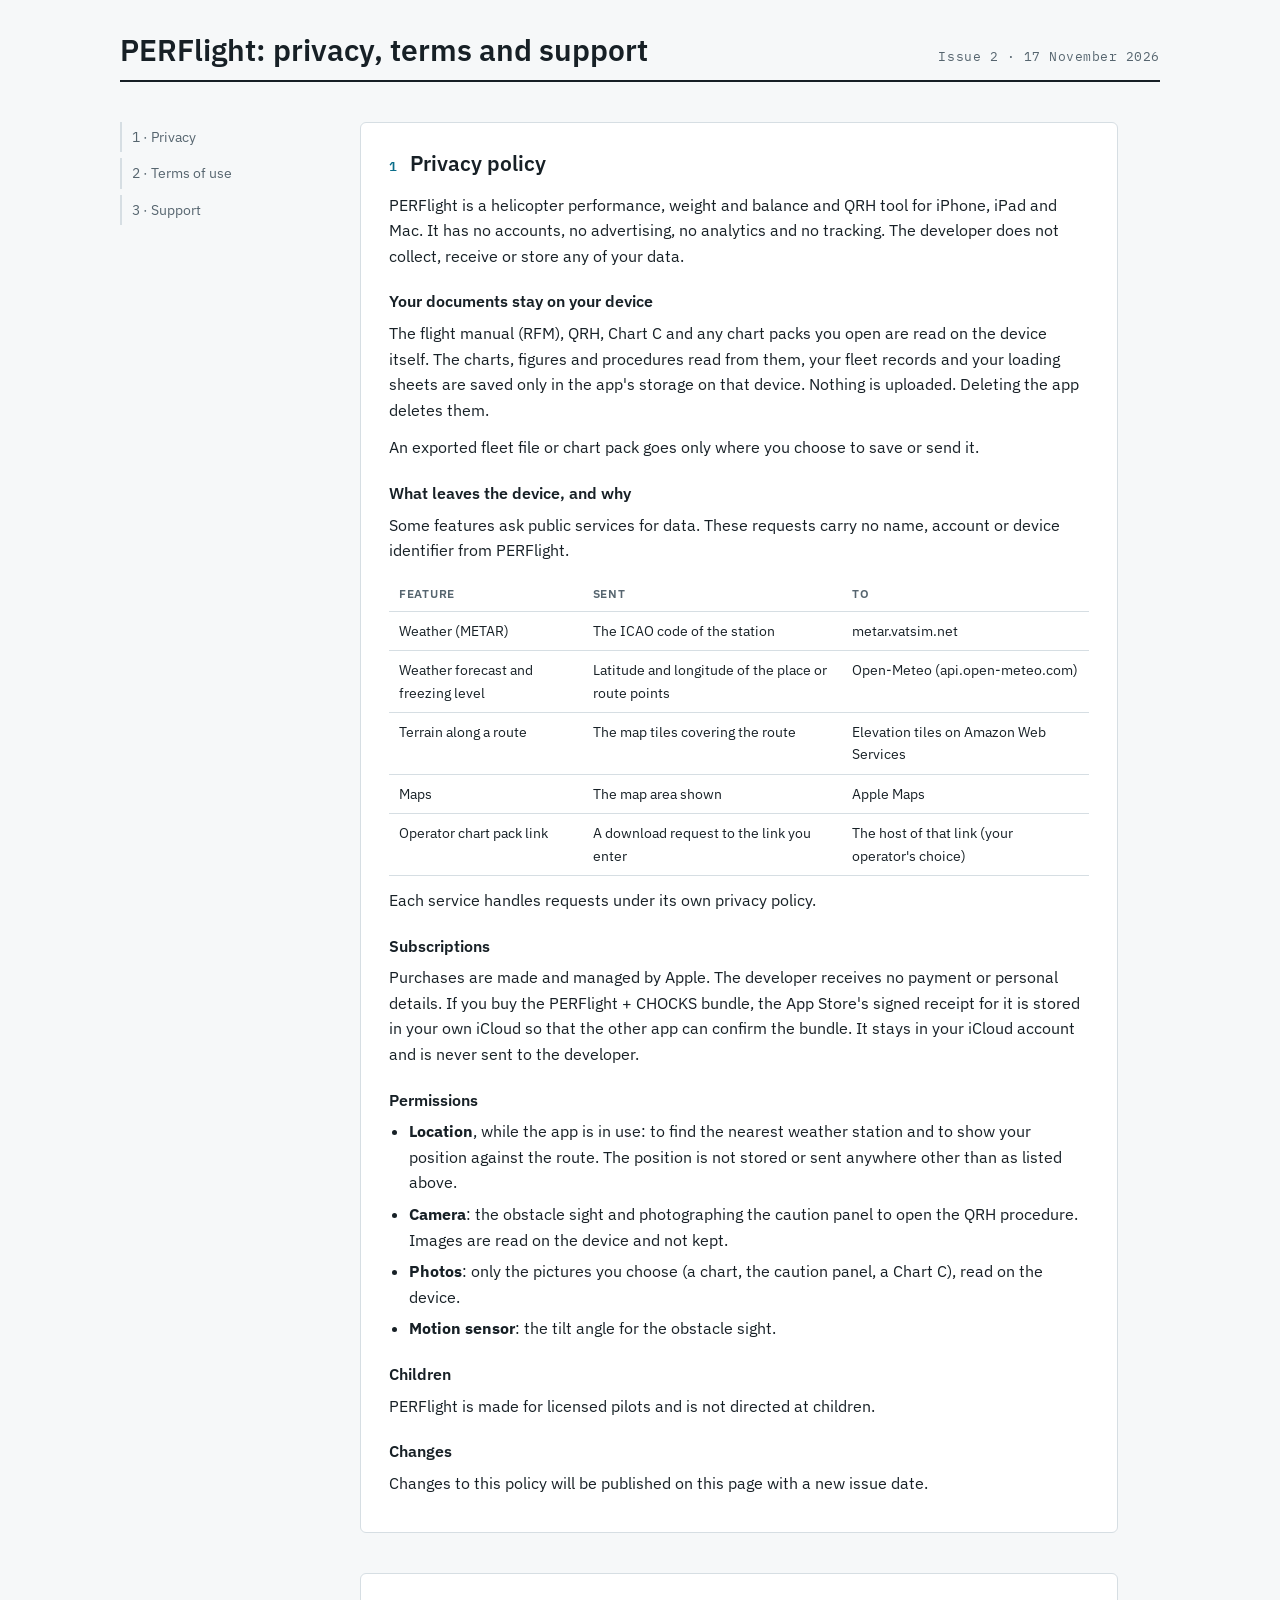
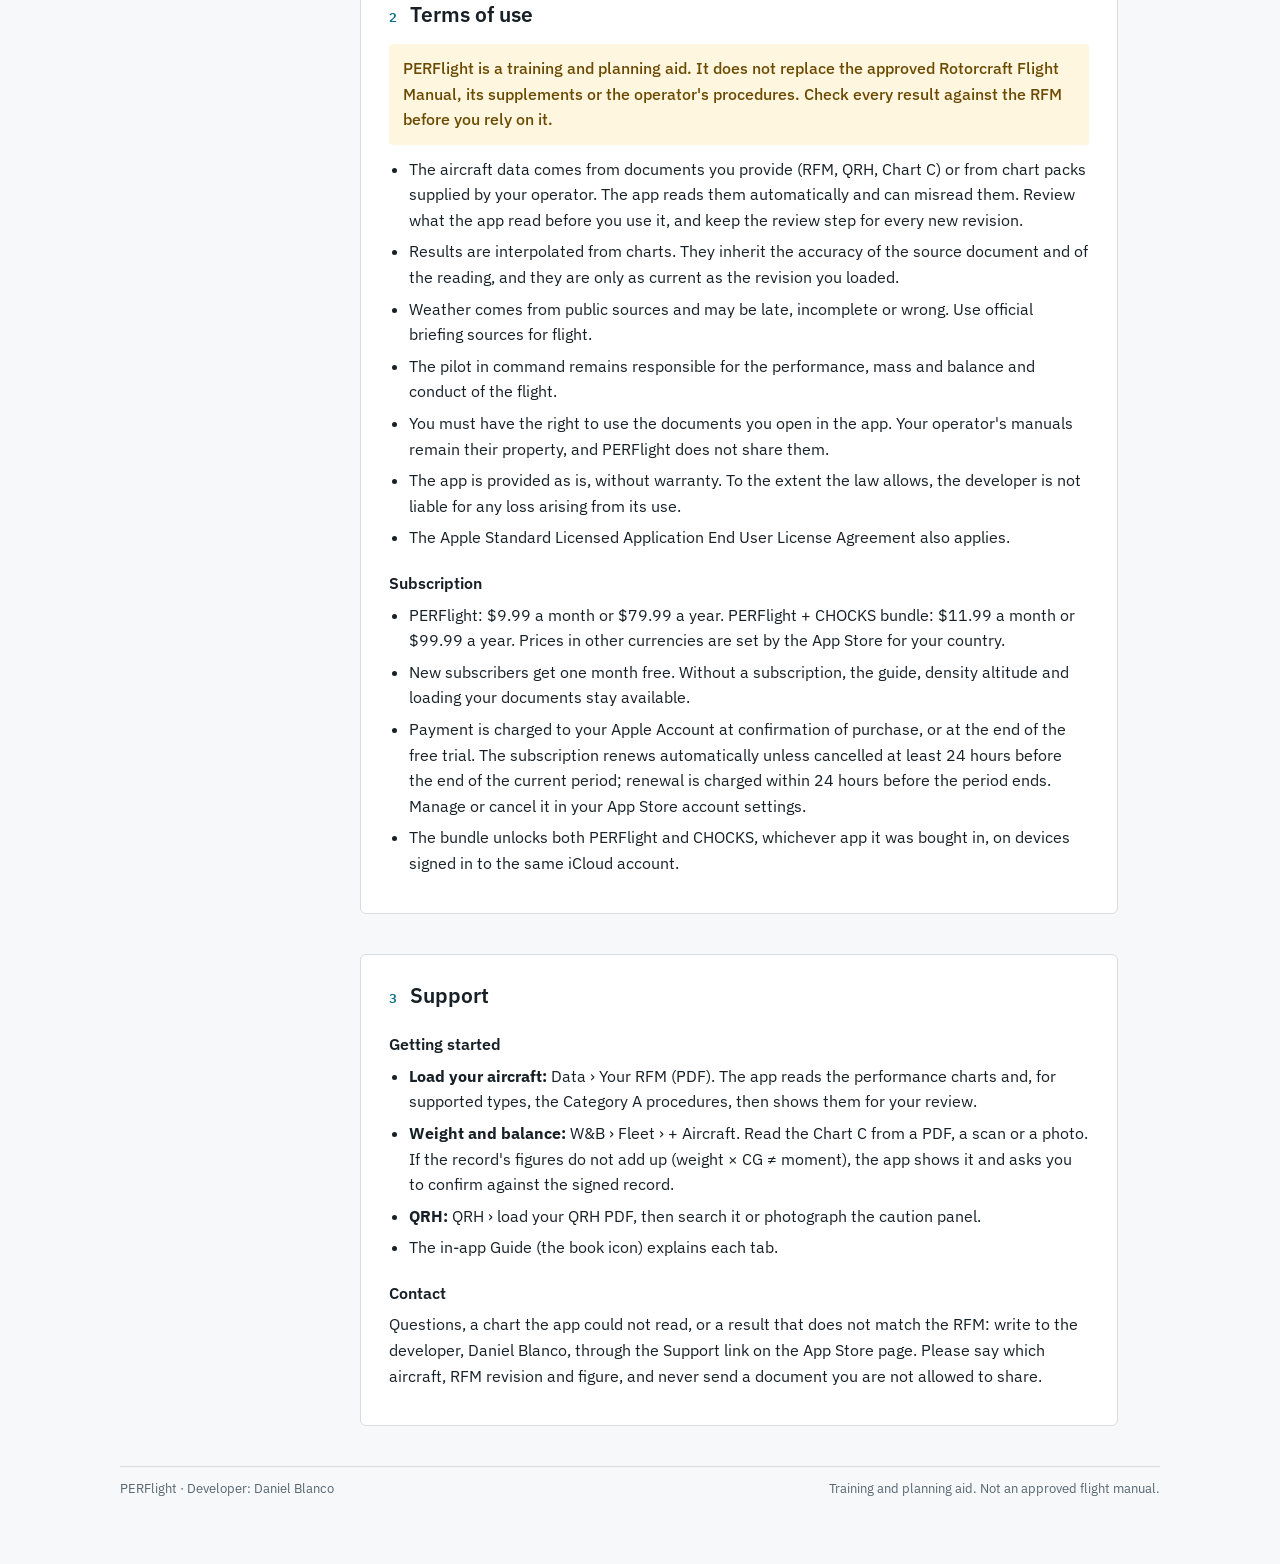
==== perflight/index.html @ 6c83b4bc "Add PERFlight privacy and support pages" ====
<!doctype html>
<html lang="en"><head><meta charset="utf-8"><meta name="viewport" content="width=device-width,initial-scale=1,viewport-fit=cover">
<title>PERFlight Privacy and Support</title>
<link rel="preconnect" href="https://fonts.googleapis.com">
<link rel="stylesheet" href="https://fonts.googleapis.com/css2?family=IBM+Plex+Sans:wght@400;500;600&family=IBM+Plex+Mono:wght@500&display=swap">
<style>
:root {
  --bg: #f6f8f9; --paper: #ffffff; --fg: #172026; --muted: #56656f; --rule: #d6dee3; --accent: #0b6e8a; --warn-bg: #fff6e0; --warn-fg: #6b4a00;
  --f-body: "IBM Plex Sans", system-ui, -apple-system, "Segoe UI", sans-serif; --f-mono: "IBM Plex Mono", ui-monospace, Menlo, monospace;
}
@media (prefers-color-scheme: dark) { :root:not([data-theme="light"]) { --bg: #0f1518; --paper: #151d21; --fg: #e3eaee; --muted: #9aabb5; --rule: #2a363c; --accent: #5cc3df; --warn-bg: #2b2412; --warn-fg: #f1d48a; color-scheme: dark } }
:root[data-theme="dark"] { --bg: #0f1518; --paper: #151d21; --fg: #e3eaee; --muted: #9aabb5; --rule: #2a363c; --accent: #5cc3df; --warn-bg: #2b2412; --warn-fg: #f1d48a; color-scheme: dark }
body { margin: 0; background: var(--bg); color: var(--fg); font-family: var(--f-body); font-size: 16px; line-height: 1.6; }
.wrap { max-width: 1040px; margin: 0 auto; padding-block: 32px 64px; padding-left: max(16px, env(safe-area-inset-left, 0px)); padding-right: max(16px, env(safe-area-inset-right, 0px)); display: grid; grid-template-columns: 200px minmax(0, 1fr); gap: 40px; }
header { grid-column: 1 / -1; display: flex; flex-wrap: wrap; align-items: baseline; justify-content: space-between; gap: 8px 24px; border-bottom: 2px solid var(--fg); padding-bottom: 12px; }
h1 { font-size: 30px; line-height: 1.2; margin: 0; font-weight: 600; text-wrap: balance; }
.rev { font-family: var(--f-mono); font-size: 13px; color: var(--muted); letter-spacing: .04em; }
nav { position: sticky; top: calc(env(safe-area-inset-top, 0px) + 16px); align-self: start; display: grid; gap: 6px; font-size: 14px; }
nav a { color: var(--muted); text-decoration: none; padding: 4px 0 4px 10px; border-left: 2px solid var(--rule); }
nav a:hover, nav a:focus-visible { color: var(--accent); border-left-color: var(--accent); outline: none; }
main { min-width: 0; display: grid; gap: 40px; }
section { background: var(--paper); border: 1px solid var(--rule); border-radius: 6px; padding: 24px 28px; max-width: 70ch; }
h2 { font-size: 21px; margin: 0 0 12px; font-weight: 600; display: flex; gap: 12px; align-items: baseline; text-wrap: balance; }
h2 .sec { font-family: var(--f-mono); font-size: 13px; color: var(--accent); letter-spacing: .06em; }
h3 { font-size: 16px; margin: 20px 0 6px; font-weight: 600; }
p, ul { margin: 0 0 12px; }
ul { padding-left: 20px; }
li { margin-bottom: 6px; }
.note { background: var(--warn-bg); color: var(--warn-fg); border-radius: 4px; padding: 12px 14px; font-weight: 500; }
.tbl { overflow-x: auto; margin: 8px 0 12px; }
table { border-collapse: collapse; width: 100%; font-size: 14px; }
th, td { text-align: left; padding: 8px 10px; border-bottom: 1px solid var(--rule); vertical-align: top; }
th { font-weight: 600; color: var(--muted); font-size: 12px; text-transform: uppercase; letter-spacing: .06em; }
a { color: var(--accent); }
footer { grid-column: 1 / -1; font-size: 13px; color: var(--muted); border-top: 1px solid var(--rule); padding-top: 12px; display: flex; flex-wrap: wrap; justify-content: space-between; gap: 8px; }
@media (max-width: 760px) { .wrap { grid-template-columns: minmax(0, 1fr); gap: 24px; } nav { position: static; display: flex; flex-wrap: wrap; gap: 6px 14px; } nav a { border-left: 0; padding: 0; } section { padding: 18px; } h1 { font-size: 25px; } }
</style>
</head><body>
<div class="wrap">
  <header>
    <h1>PERFlight: privacy, terms and support</h1>
    <span class="rev">Issue 2 · 17 November 2026</span>
  </header>

  <nav aria-label="Sections">
    <a href="#privacy">1 · Privacy</a>
    <a href="#terms">2 · Terms of use</a>
    <a href="#support">3 · Support</a>
  </nav>

  <main>
    <section id="privacy">
      <h2><span class="sec">1</span>Privacy policy</h2>
      <p>PERFlight is a helicopter performance, weight and balance and QRH tool for iPhone, iPad and Mac. It has no accounts, no advertising, no analytics and no tracking. The developer does not collect, receive or store any of your data.</p>

      <h3>Your documents stay on your device</h3>
      <p>The flight manual (RFM), QRH, Chart C and any chart packs you open are read on the device itself. The charts, figures and procedures read from them, your fleet records and your loading sheets are saved only in the app's storage on that device. Nothing is uploaded. Deleting the app deletes them.</p>
      <p>An exported fleet file or chart pack goes only where you choose to save or send it.</p>

      <h3>What leaves the device, and why</h3>
      <p>Some features ask public services for data. These requests carry no name, account or device identifier from PERFlight.</p>
      <div class="tbl"><table>
        <thead><tr><th>Feature</th><th>Sent</th><th>To</th></tr></thead>
        <tbody>
          <tr><td>Weather (METAR)</td><td>The ICAO code of the station</td><td>metar.vatsim.net</td></tr>
          <tr><td>Weather forecast and freezing level</td><td>Latitude and longitude of the place or route points</td><td>Open-Meteo (api.open-meteo.com)</td></tr>
          <tr><td>Terrain along a route</td><td>The map tiles covering the route</td><td>Elevation tiles on Amazon Web Services</td></tr>
          <tr><td>Maps</td><td>The map area shown</td><td>Apple Maps</td></tr>
          <tr><td>Operator chart pack link</td><td>A download request to the link you enter</td><td>The host of that link (your operator's choice)</td></tr>
        </tbody>
      </table></div>
      <p>Each service handles requests under its own privacy policy.</p>

      <h3>Subscriptions</h3>
      <p>Purchases are made and managed by Apple. The developer receives no payment or personal details. If you buy the PERFlight + CHOCKS bundle, the App Store's signed receipt for it is stored in your own iCloud so that the other app can confirm the bundle. It stays in your iCloud account and is never sent to the developer.</p>

      <h3>Permissions</h3>
      <ul>
        <li><strong>Location</strong>, while the app is in use: to find the nearest weather station and to show your position against the route. The position is not stored or sent anywhere other than as listed above.</li>
        <li><strong>Camera</strong>: the obstacle sight and photographing the caution panel to open the QRH procedure. Images are read on the device and not kept.</li>
        <li><strong>Photos</strong>: only the pictures you choose (a chart, the caution panel, a Chart C), read on the device.</li>
        <li><strong>Motion sensor</strong>: the tilt angle for the obstacle sight.</li>
      </ul>

      <h3>Children</h3>
      <p>PERFlight is made for licensed pilots and is not directed at children.</p>

      <h3>Changes</h3>
      <p>Changes to this policy will be published on this page with a new issue date.</p>
    </section>

    <section id="terms">
      <h2><span class="sec">2</span>Terms of use</h2>
      <p class="note">PERFlight is a training and planning aid. It does not replace the approved Rotorcraft Flight Manual, its supplements or the operator's procedures. Check every result against the RFM before you rely on it.</p>
      <ul>
        <li>The aircraft data comes from documents you provide (RFM, QRH, Chart C) or from chart packs supplied by your operator. The app reads them automatically and can misread them. Review what the app read before you use it, and keep the review step for every new revision.</li>
        <li>Results are interpolated from charts. They inherit the accuracy of the source document and of the reading, and they are only as current as the revision you loaded.</li>
        <li>Weather comes from public sources and may be late, incomplete or wrong. Use official briefing sources for flight.</li>
        <li>The pilot in command remains responsible for the performance, mass and balance and conduct of the flight.</li>
        <li>You must have the right to use the documents you open in the app. Your operator's manuals remain their property, and PERFlight does not share them.</li>
        <li>The app is provided as is, without warranty. To the extent the law allows, the developer is not liable for any loss arising from its use.</li>
        <li>The Apple Standard Licensed Application End User License Agreement also applies.</li>
      </ul>
      <h3>Subscription</h3>
      <ul>
        <li>PERFlight: $9.99 a month or $79.99 a year. PERFlight + CHOCKS bundle: $11.99 a month or $99.99 a year. Prices in other currencies are set by the App Store for your country.</li>
        <li>New subscribers get one month free. Without a subscription, the guide, density altitude and loading your documents stay available.</li>
        <li>Payment is charged to your Apple Account at confirmation of purchase, or at the end of the free trial. The subscription renews automatically unless cancelled at least 24 hours before the end of the current period; renewal is charged within 24 hours before the period ends. Manage or cancel it in your App Store account settings.</li>
        <li>The bundle unlocks both PERFlight and CHOCKS, whichever app it was bought in, on devices signed in to the same iCloud account.</li>
      </ul>
    </section>

    <section id="support">
      <h2><span class="sec">3</span>Support</h2>
      <h3>Getting started</h3>
      <ul>
        <li><strong>Load your aircraft:</strong> Data › Your RFM (PDF). The app reads the performance charts and, for supported types, the Category A procedures, then shows them for your review.</li>
        <li><strong>Weight and balance:</strong> W&amp;B › Fleet › + Aircraft. Read the Chart C from a PDF, a scan or a photo. If the record's figures do not add up (weight × CG ≠ moment), the app shows it and asks you to confirm against the signed record.</li>
        <li><strong>QRH:</strong> QRH › load your QRH PDF, then search it or photograph the caution panel.</li>
        <li>The in-app Guide (the book icon) explains each tab.</li>
      </ul>
      <h3>Contact</h3>
      <p>Questions, a chart the app could not read, or a result that does not match the RFM: write to the developer, Daniel Blanco, through the Support link on the App Store page. Please say which aircraft, RFM revision and figure, and never send a document you are not allowed to share.</p>
    </section>
  </main>

  <footer>
    <span>PERFlight · Developer: Daniel Blanco</span>
    <span>Training and planning aid. Not an approved flight manual.</span>
  </footer>
</div>
</body></html>
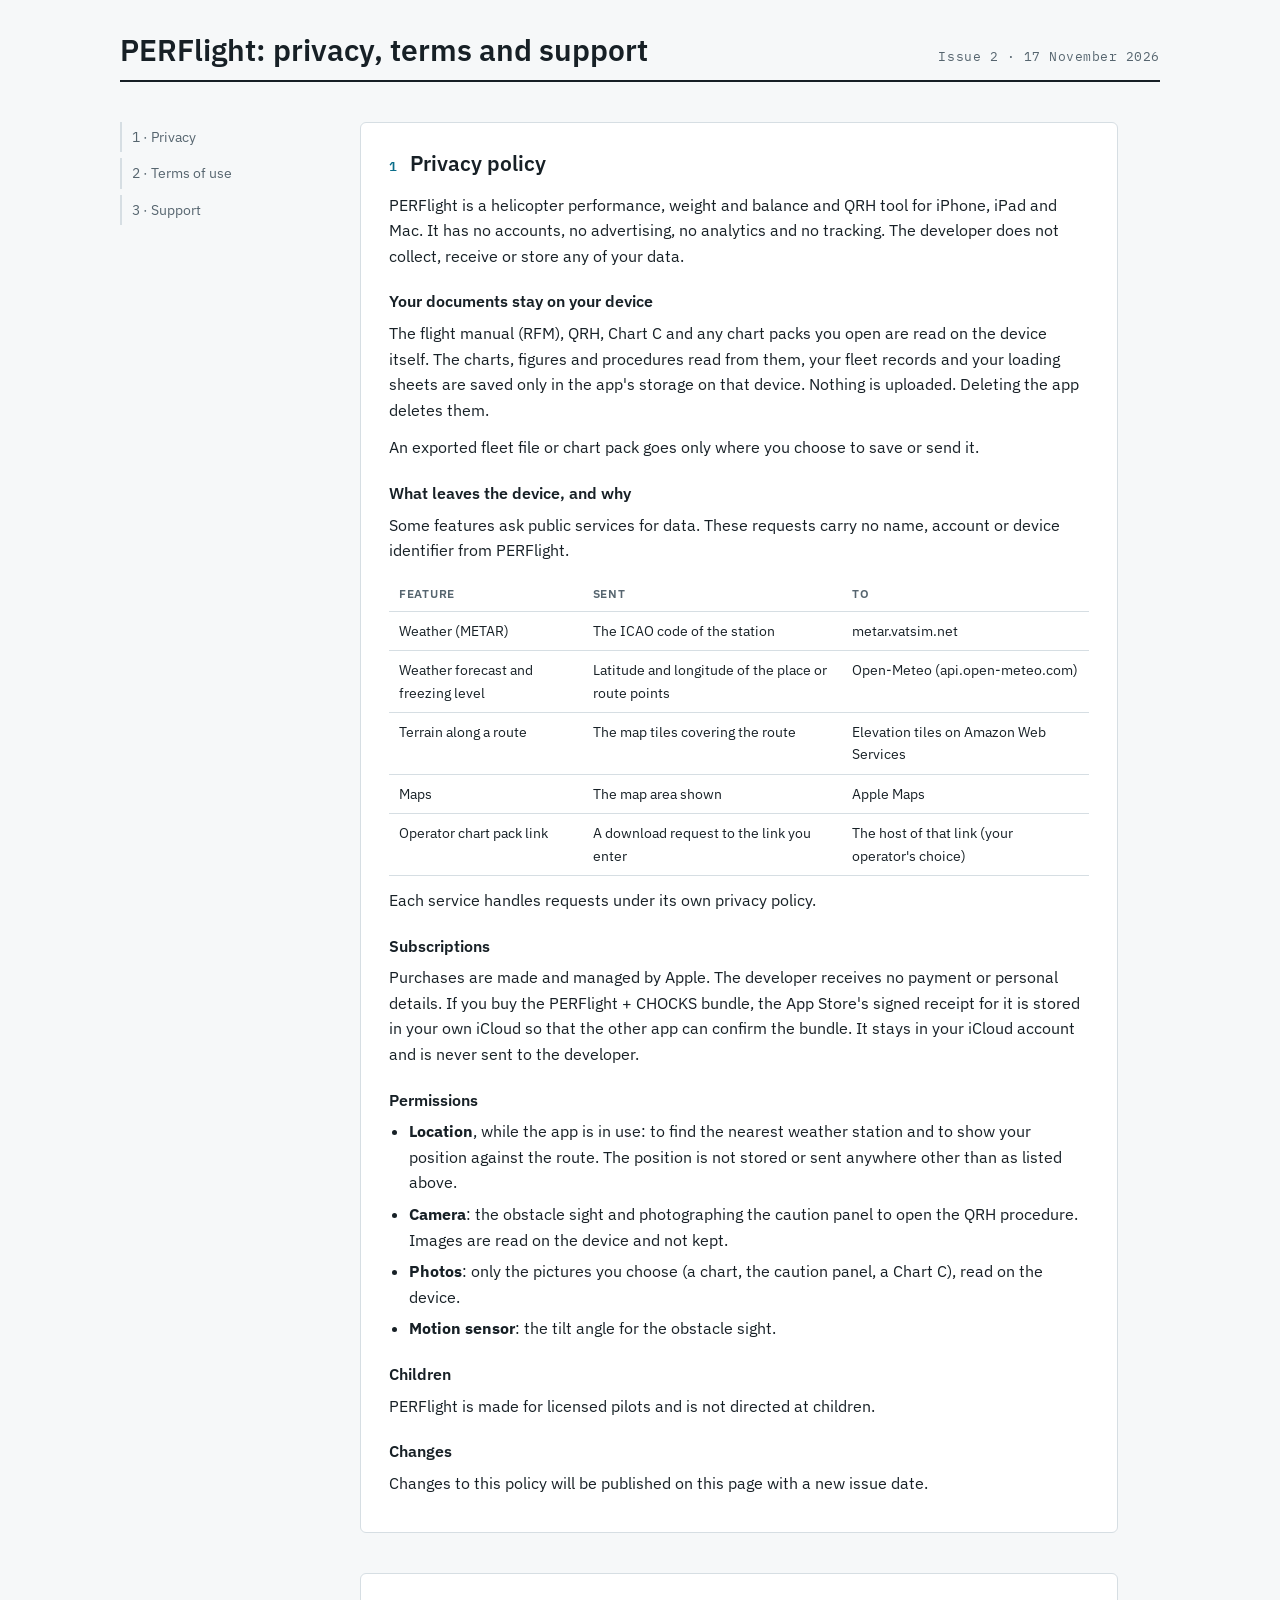
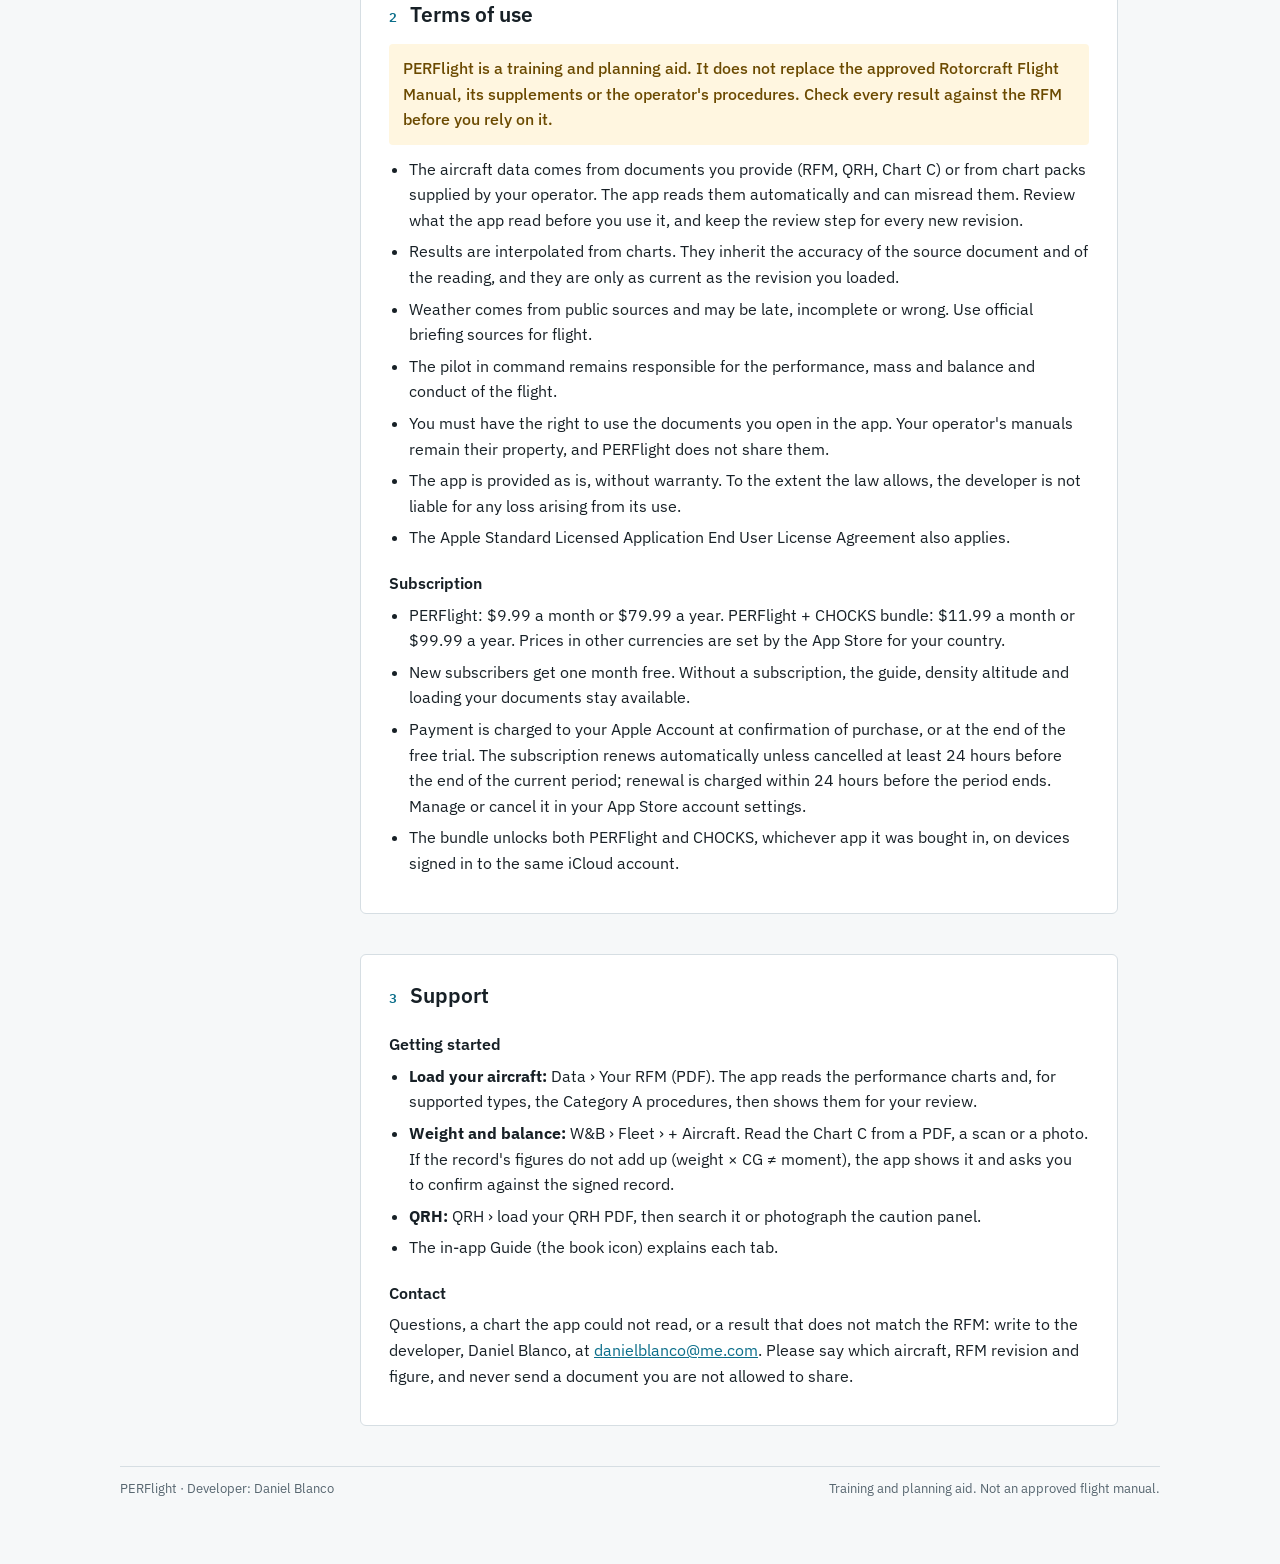
==== commit 67ff660c: "Add support email to PERFlight pages" ====
--- a/perflight/index.html
+++ b/perflight/index.html
@@ -4,6 +4,7 @@
 <link rel="preconnect" href="https://fonts.googleapis.com">
 <link rel="stylesheet" href="https://fonts.googleapis.com/css2?family=IBM+Plex+Sans:wght@400;500;600&family=IBM+Plex+Mono:wght@500&display=swap">
 <style>
+/* Layout: one reading column, a sticky section index on wide screens; set like a flight manual page (section, revision, page) */
 :root {
   --bg: #f6f8f9; --paper: #ffffff; --fg: #172026; --muted: #56656f; --rule: #d6dee3; --accent: #0b6e8a; --warn-bg: #fff6e0; --warn-fg: #6b4a00;
   --f-body: "IBM Plex Sans", system-ui, -apple-system, "Segoe UI", sans-serif; --f-mono: "IBM Plex Mono", ui-monospace, Menlo, monospace;
@@ -35,6 +36,7 @@
 footer { grid-column: 1 / -1; font-size: 13px; color: var(--muted); border-top: 1px solid var(--rule); padding-top: 12px; display: flex; flex-wrap: wrap; justify-content: space-between; gap: 8px; }
 @media (max-width: 760px) { .wrap { grid-template-columns: minmax(0, 1fr); gap: 24px; } nav { position: static; display: flex; flex-wrap: wrap; gap: 6px 14px; } nav a { border-left: 0; padding: 0; } section { padding: 18px; } h1 { font-size: 25px; } }
 </style>
+
 </head><body>
 <div class="wrap">
   <header>
@@ -120,7 +122,7 @@
         <li>The in-app Guide (the book icon) explains each tab.</li>
       </ul>
       <h3>Contact</h3>
-      <p>Questions, a chart the app could not read, or a result that does not match the RFM: write to the developer, Daniel Blanco, through the Support link on the App Store page. Please say which aircraft, RFM revision and figure, and never send a document you are not allowed to share.</p>
+      <p>Questions, a chart the app could not read, or a result that does not match the RFM: write to the developer, Daniel Blanco, at <a href="mailto:danielblanco@me.com">danielblanco@me.com</a>. Please say which aircraft, RFM revision and figure, and never send a document you are not allowed to share.</p>
     </section>
   </main>
 
@@ -129,4 +131,5 @@
     <span>Training and planning aid. Not an approved flight manual.</span>
   </footer>
 </div>
+
 </body></html>
